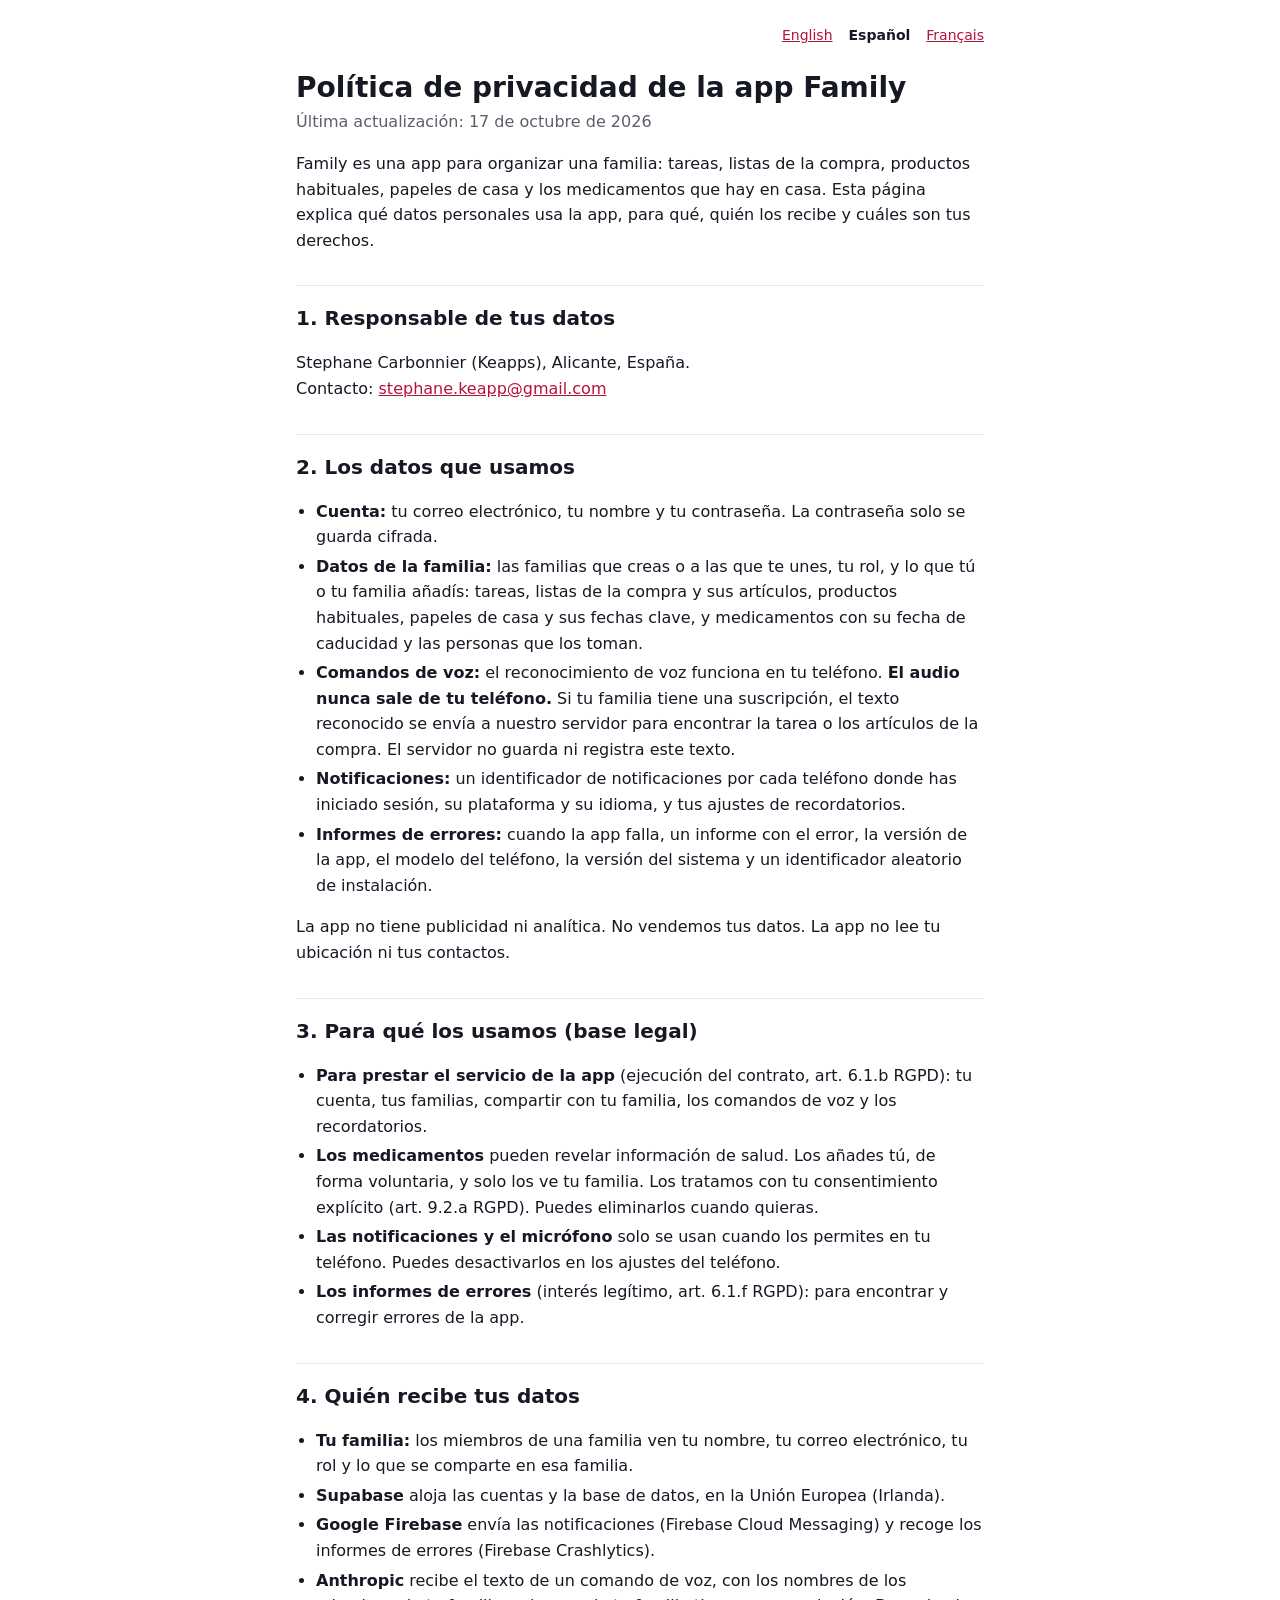
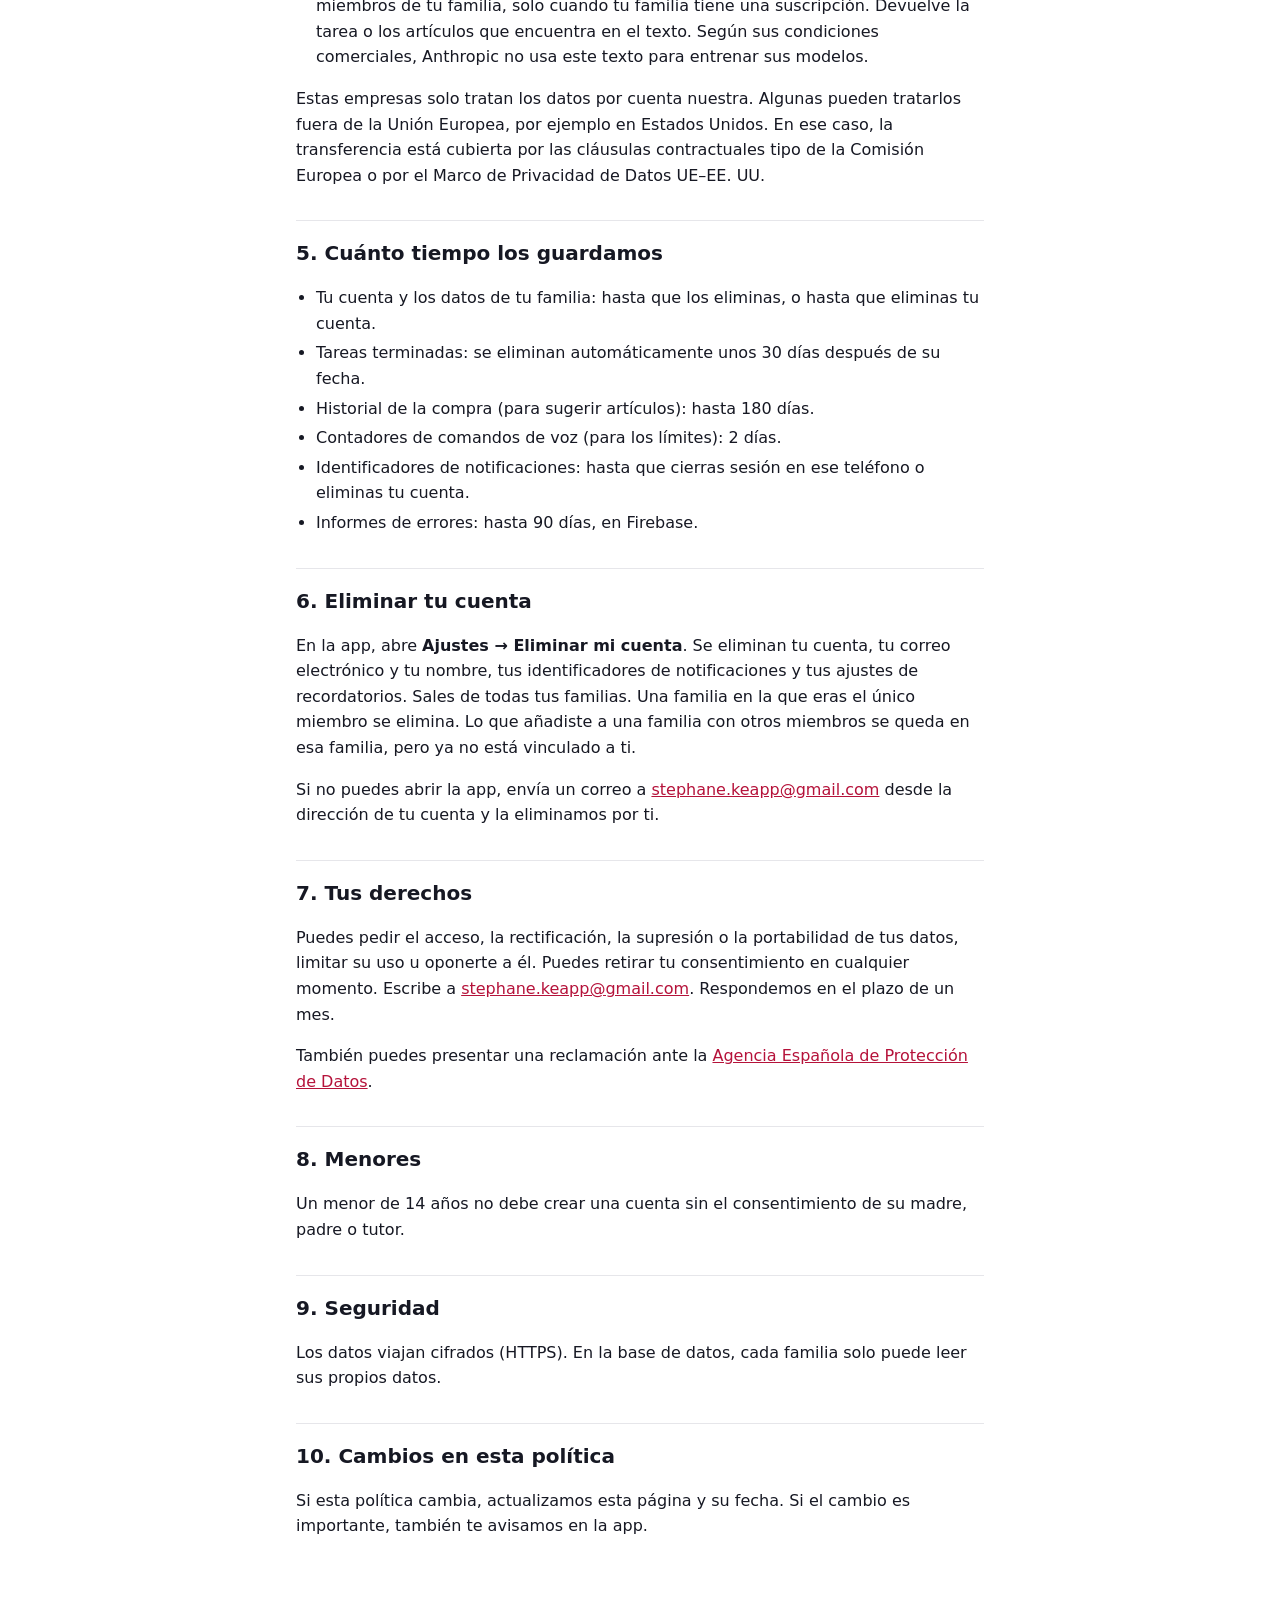
==== es/index.html @ e2297148 "docs: privacy policy of the Family app (en, es, fr) Co-Authored-By: Claude Opus 5.5 <noreply@anthrop" ====
<!doctype html>
<html lang="es">
<head>
  <meta charset="utf-8">
  <meta name="viewport" content="width=device-width, initial-scale=1">
  <title>Family – Política de privacidad</title>
  <link rel="stylesheet" href="../style.css">
</head>
<body>
<main>
  <nav class="lang" aria-label="Idioma">
    <a href="../" hreflang="en">English</a>
    <a href="./" aria-current="page">Español</a>
    <a href="../fr/" hreflang="fr">Français</a>
  </nav>

  <h1>Política de privacidad de la app Family</h1>
  <p class="updated">Última actualización: 17 de octubre de 2026</p>

  <p>Family es una app para organizar una familia: tareas, listas de la compra, productos habituales, papeles de casa y los medicamentos que hay en casa. Esta página explica qué datos personales usa la app, para qué, quién los recibe y cuáles son tus derechos.</p>

  <h2>1. Responsable de tus datos</h2>
  <p>Stephane Carbonnier (Keapps), Alicante, España.<br>
  Contacto: <a href="mailto:stephane.keapp@gmail.com">stephane.keapp@gmail.com</a></p>

  <h2>2. Los datos que usamos</h2>
  <ul>
    <li><strong>Cuenta:</strong> tu correo electrónico, tu nombre y tu contraseña. La contraseña solo se guarda cifrada.</li>
    <li><strong>Datos de la familia:</strong> las familias que creas o a las que te unes, tu rol, y lo que tú o tu familia añadís: tareas, listas de la compra y sus artículos, productos habituales, papeles de casa y sus fechas clave, y medicamentos con su fecha de caducidad y las personas que los toman.</li>
    <li><strong>Comandos de voz:</strong> el reconocimiento de voz funciona en tu teléfono. <strong>El audio nunca sale de tu teléfono.</strong> Si tu familia tiene una suscripción, el texto reconocido se envía a nuestro servidor para encontrar la tarea o los artículos de la compra. El servidor no guarda ni registra este texto.</li>
    <li><strong>Notificaciones:</strong> un identificador de notificaciones por cada teléfono donde has iniciado sesión, su plataforma y su idioma, y tus ajustes de recordatorios.</li>
    <li><strong>Informes de errores:</strong> cuando la app falla, un informe con el error, la versión de la app, el modelo del teléfono, la versión del sistema y un identificador aleatorio de instalación.</li>
  </ul>
  <p>La app no tiene publicidad ni analítica. No vendemos tus datos. La app no lee tu ubicación ni tus contactos.</p>

  <h2>3. Para qué los usamos (base legal)</h2>
  <ul>
    <li><strong>Para prestar el servicio de la app</strong> (ejecución del contrato, art. 6.1.b RGPD): tu cuenta, tus familias, compartir con tu familia, los comandos de voz y los recordatorios.</li>
    <li><strong>Los medicamentos</strong> pueden revelar información de salud. Los añades tú, de forma voluntaria, y solo los ve tu familia. Los tratamos con tu consentimiento explícito (art. 9.2.a RGPD). Puedes eliminarlos cuando quieras.</li>
    <li><strong>Las notificaciones y el micrófono</strong> solo se usan cuando los permites en tu teléfono. Puedes desactivarlos en los ajustes del teléfono.</li>
    <li><strong>Los informes de errores</strong> (interés legítimo, art. 6.1.f RGPD): para encontrar y corregir errores de la app.</li>
  </ul>

  <h2>4. Quién recibe tus datos</h2>
  <ul>
    <li><strong>Tu familia:</strong> los miembros de una familia ven tu nombre, tu correo electrónico, tu rol y lo que se comparte en esa familia.</li>
    <li><strong>Supabase</strong> aloja las cuentas y la base de datos, en la Unión Europea (Irlanda).</li>
    <li><strong>Google Firebase</strong> envía las notificaciones (Firebase Cloud Messaging) y recoge los informes de errores (Firebase Crashlytics).</li>
    <li><strong>Anthropic</strong> recibe el texto de un comando de voz, con los nombres de los miembros de tu familia, solo cuando tu familia tiene una suscripción. Devuelve la tarea o los artículos que encuentra en el texto. Según sus condiciones comerciales, Anthropic no usa este texto para entrenar sus modelos.</li>
  </ul>
  <p>Estas empresas solo tratan los datos por cuenta nuestra. Algunas pueden tratarlos fuera de la Unión Europea, por ejemplo en Estados Unidos. En ese caso, la transferencia está cubierta por las cláusulas contractuales tipo de la Comisión Europea o por el Marco de Privacidad de Datos UE–EE. UU.</p>

  <h2>5. Cuánto tiempo los guardamos</h2>
  <ul>
    <li>Tu cuenta y los datos de tu familia: hasta que los eliminas, o hasta que eliminas tu cuenta.</li>
    <li>Tareas terminadas: se eliminan automáticamente unos 30 días después de su fecha.</li>
    <li>Historial de la compra (para sugerir artículos): hasta 180 días.</li>
    <li>Contadores de comandos de voz (para los límites): 2 días.</li>
    <li>Identificadores de notificaciones: hasta que cierras sesión en ese teléfono o eliminas tu cuenta.</li>
    <li>Informes de errores: hasta 90 días, en Firebase.</li>
  </ul>

  <h2>6. Eliminar tu cuenta</h2>
  <p>En la app, abre <strong>Ajustes → Eliminar mi cuenta</strong>. Se eliminan tu cuenta, tu correo electrónico y tu nombre, tus identificadores de notificaciones y tus ajustes de recordatorios. Sales de todas tus familias. Una familia en la que eras el único miembro se elimina. Lo que añadiste a una familia con otros miembros se queda en esa familia, pero ya no está vinculado a ti.</p>
  <p>Si no puedes abrir la app, envía un correo a <a href="mailto:stephane.keapp@gmail.com">stephane.keapp@gmail.com</a> desde la dirección de tu cuenta y la eliminamos por ti.</p>

  <h2>7. Tus derechos</h2>
  <p>Puedes pedir el acceso, la rectificación, la supresión o la portabilidad de tus datos, limitar su uso u oponerte a él. Puedes retirar tu consentimiento en cualquier momento. Escribe a <a href="mailto:stephane.keapp@gmail.com">stephane.keapp@gmail.com</a>. Respondemos en el plazo de un mes.</p>
  <p>También puedes presentar una reclamación ante la <a href="https://www.aepd.es">Agencia Española de Protección de Datos</a>.</p>

  <h2>8. Menores</h2>
  <p>Un menor de 14 años no debe crear una cuenta sin el consentimiento de su madre, padre o tutor.</p>

  <h2>9. Seguridad</h2>
  <p>Los datos viajan cifrados (HTTPS). En la base de datos, cada familia solo puede leer sus propios datos.</p>

  <h2>10. Cambios en esta política</h2>
  <p>Si esta política cambia, actualizamos esta página y su fecha. Si el cambio es importante, también te avisamos en la app.</p>
</main>
</body>
</html>
---- style.css ----
:root {
  --bg: #ffffff;
  --text: #161823;
  --muted: #5c5f6b;
  --accent: #b5123a;
  --rule: #e6e6ea;
  color-scheme: light dark;
}

@media (prefers-color-scheme: dark) {
  :root {
    --bg: #121212;
    --text: #f1f1f2;
    --muted: #a8aab3;
    --accent: #ff7a98;
    --rule: #2c2c30;
  }
}

* { box-sizing: border-box; }

body {
  margin: 0;
  background: var(--bg);
  color: var(--text);
  font: 16px/1.6 system-ui, -apple-system, "Segoe UI", Roboto, sans-serif;
}

main {
  max-width: 720px;
  margin: 0 auto;
  padding: 24px 16px 64px;
}

nav.lang {
  display: flex;
  gap: 16px;
  justify-content: flex-end;
  font-size: 14px;
}

nav.lang a[aria-current="page"] {
  font-weight: 700;
  color: var(--text);
  text-decoration: none;
}

h1 { font-size: 28px; line-height: 1.25; margin: 24px 0 4px; }
h2 { font-size: 20px; margin: 32px 0 8px; padding-top: 16px; border-top: 1px solid var(--rule); }
p.updated { color: var(--muted); margin-top: 0; }
a { color: var(--accent); }
ul { padding-left: 20px; }
li { margin: 4px 0; }
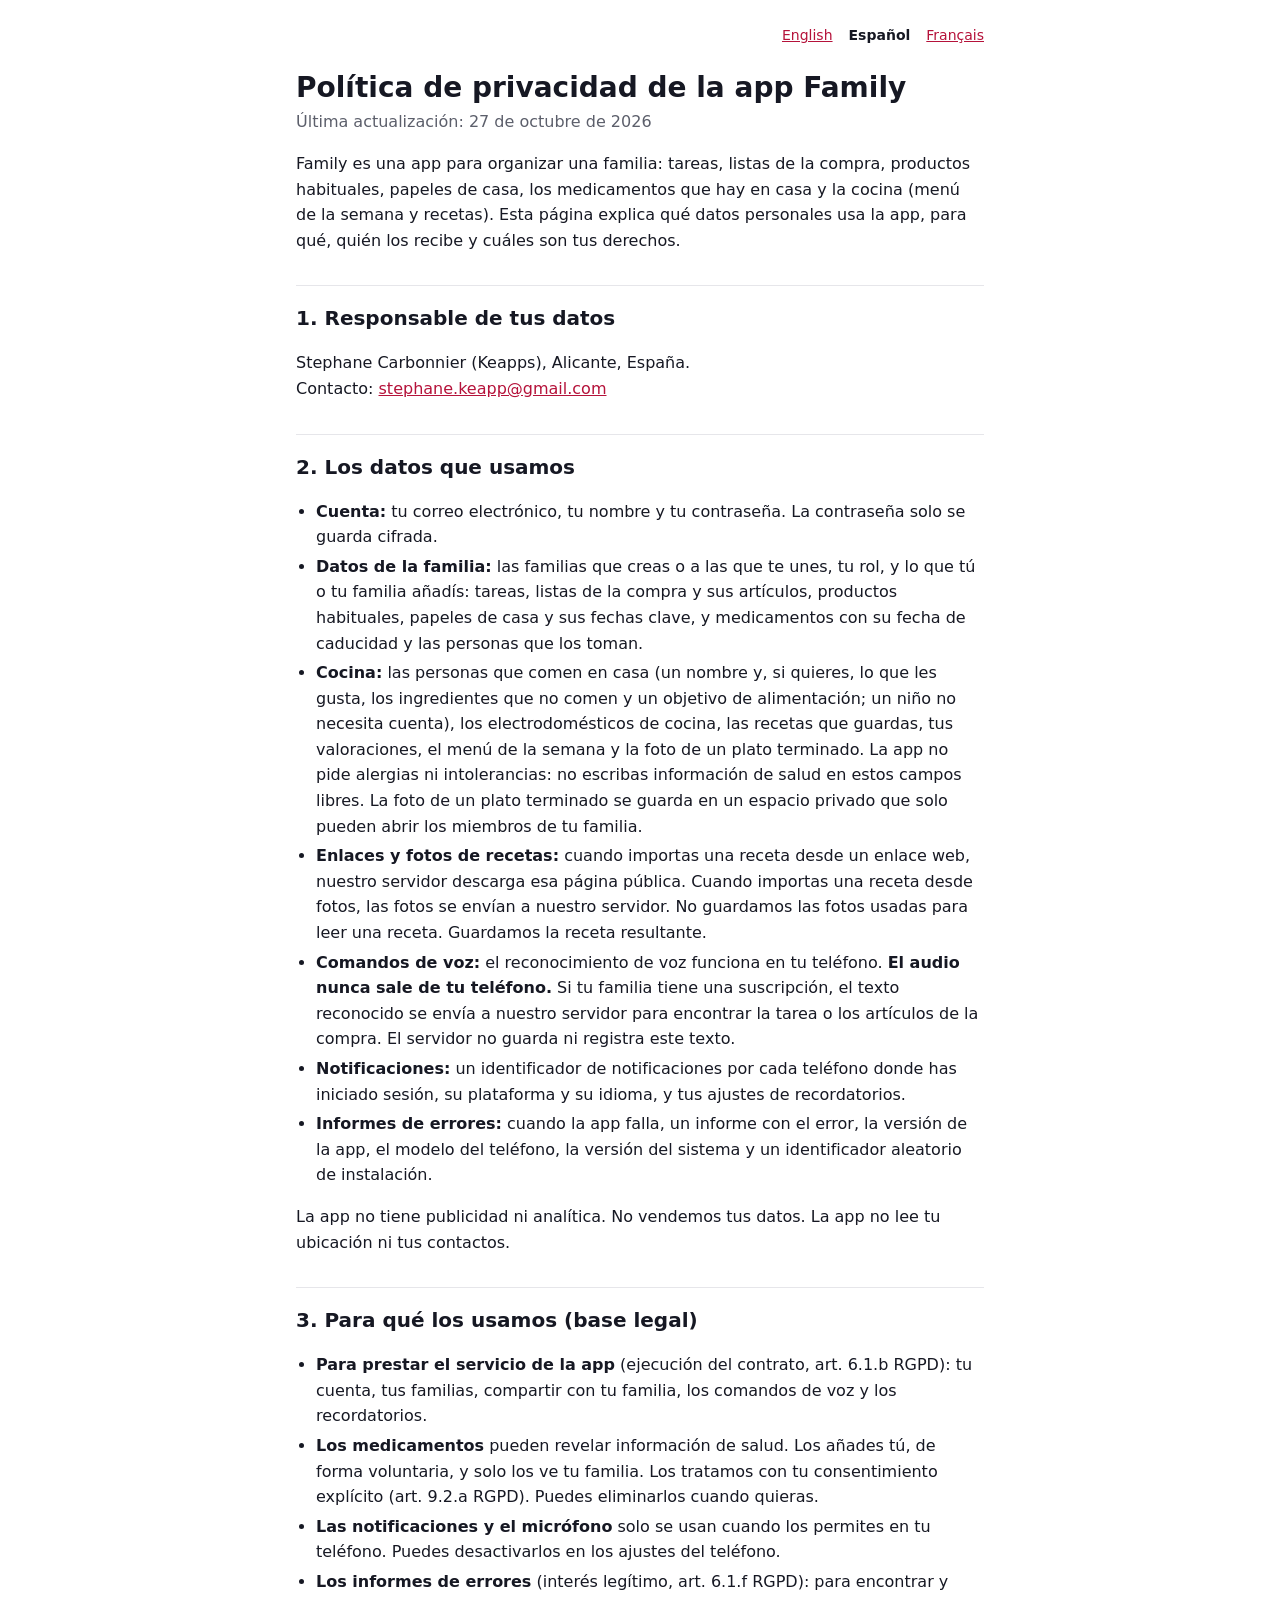
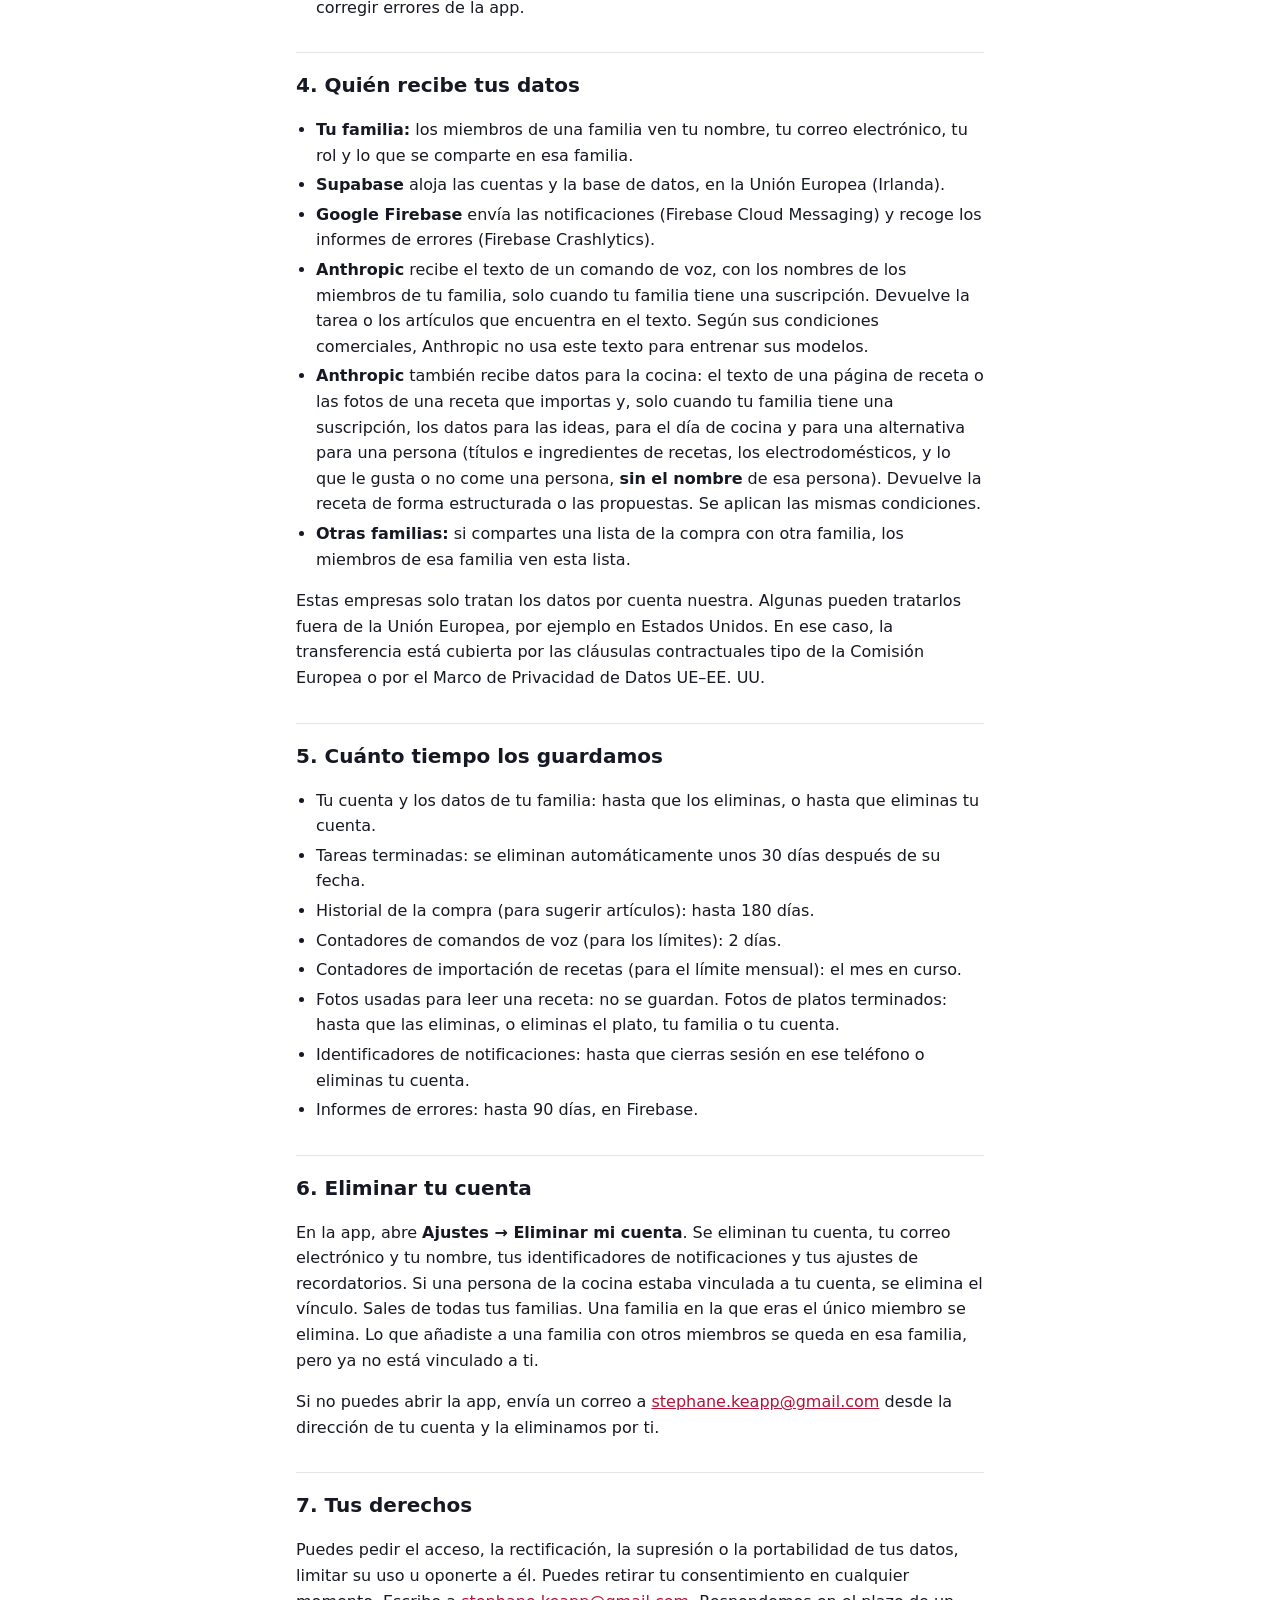
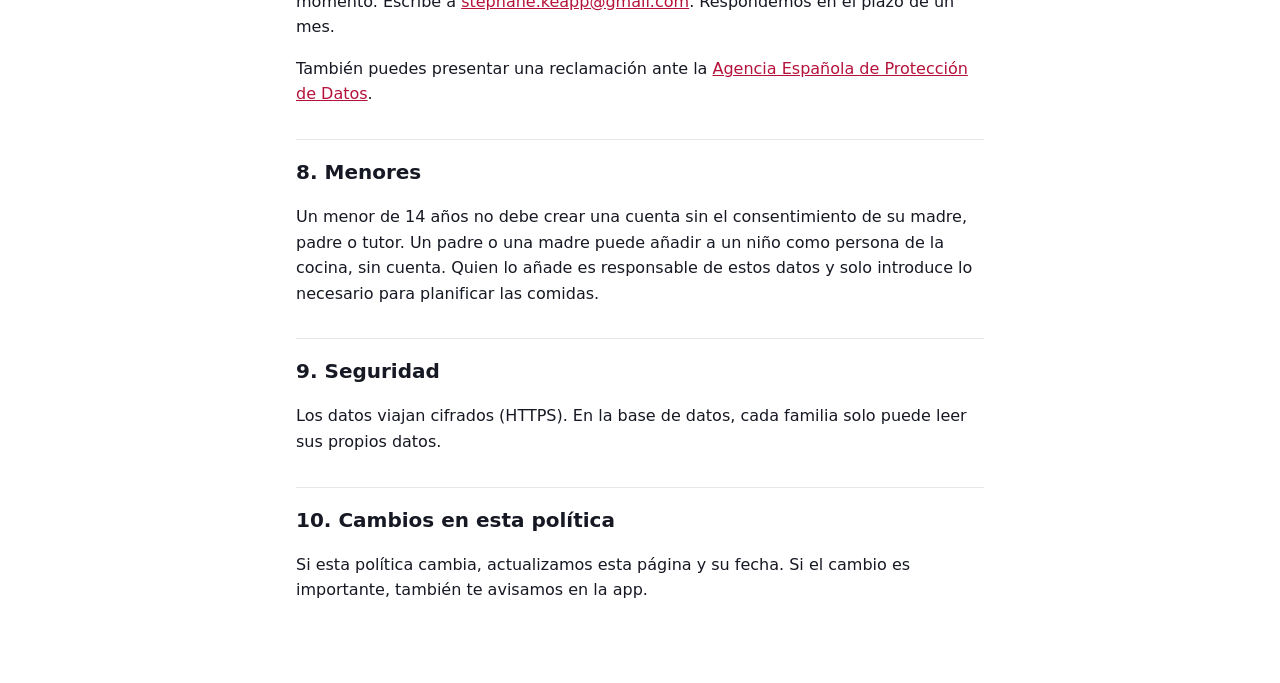
==== commit 4aaedee4: "docs: privacy policy covers the Kitchen module (diners, recipes, photos, Anthropic) Co-Authored-By: " ====
--- a/es/index.html
+++ b/es/index.html
@@ -15,9 +15,9 @@
   </nav>
 
   <h1>Política de privacidad de la app Family</h1>
-  <p class="updated">Última actualización: 17 de octubre de 2026</p>
+  <p class="updated">Última actualización: 27 de octubre de 2026</p>
 
-  <p>Family es una app para organizar una familia: tareas, listas de la compra, productos habituales, papeles de casa y los medicamentos que hay en casa. Esta página explica qué datos personales usa la app, para qué, quién los recibe y cuáles son tus derechos.</p>
+  <p>Family es una app para organizar una familia: tareas, listas de la compra, productos habituales, papeles de casa, los medicamentos que hay en casa y la cocina (menú de la semana y recetas). Esta página explica qué datos personales usa la app, para qué, quién los recibe y cuáles son tus derechos.</p>
 
   <h2>1. Responsable de tus datos</h2>
   <p>Stephane Carbonnier (Keapps), Alicante, España.<br>
@@ -27,6 +27,8 @@
   <ul>
     <li><strong>Cuenta:</strong> tu correo electrónico, tu nombre y tu contraseña. La contraseña solo se guarda cifrada.</li>
     <li><strong>Datos de la familia:</strong> las familias que creas o a las que te unes, tu rol, y lo que tú o tu familia añadís: tareas, listas de la compra y sus artículos, productos habituales, papeles de casa y sus fechas clave, y medicamentos con su fecha de caducidad y las personas que los toman.</li>
+    <li><strong>Cocina:</strong> las personas que comen en casa (un nombre y, si quieres, lo que les gusta, los ingredientes que no comen y un objetivo de alimentación; un niño no necesita cuenta), los electrodomésticos de cocina, las recetas que guardas, tus valoraciones, el menú de la semana y la foto de un plato terminado. La app no pide alergias ni intolerancias: no escribas información de salud en estos campos libres. La foto de un plato terminado se guarda en un espacio privado que solo pueden abrir los miembros de tu familia.</li>
+    <li><strong>Enlaces y fotos de recetas:</strong> cuando importas una receta desde un enlace web, nuestro servidor descarga esa página pública. Cuando importas una receta desde fotos, las fotos se envían a nuestro servidor. No guardamos las fotos usadas para leer una receta. Guardamos la receta resultante.</li>
     <li><strong>Comandos de voz:</strong> el reconocimiento de voz funciona en tu teléfono. <strong>El audio nunca sale de tu teléfono.</strong> Si tu familia tiene una suscripción, el texto reconocido se envía a nuestro servidor para encontrar la tarea o los artículos de la compra. El servidor no guarda ni registra este texto.</li>
     <li><strong>Notificaciones:</strong> un identificador de notificaciones por cada teléfono donde has iniciado sesión, su plataforma y su idioma, y tus ajustes de recordatorios.</li>
     <li><strong>Informes de errores:</strong> cuando la app falla, un informe con el error, la versión de la app, el modelo del teléfono, la versión del sistema y un identificador aleatorio de instalación.</li>
@@ -47,6 +49,8 @@
     <li><strong>Supabase</strong> aloja las cuentas y la base de datos, en la Unión Europea (Irlanda).</li>
     <li><strong>Google Firebase</strong> envía las notificaciones (Firebase Cloud Messaging) y recoge los informes de errores (Firebase Crashlytics).</li>
     <li><strong>Anthropic</strong> recibe el texto de un comando de voz, con los nombres de los miembros de tu familia, solo cuando tu familia tiene una suscripción. Devuelve la tarea o los artículos que encuentra en el texto. Según sus condiciones comerciales, Anthropic no usa este texto para entrenar sus modelos.</li>
+    <li><strong>Anthropic</strong> también recibe datos para la cocina: el texto de una página de receta o las fotos de una receta que importas y, solo cuando tu familia tiene una suscripción, los datos para las ideas, para el día de cocina y para una alternativa para una persona (títulos e ingredientes de recetas, los electrodomésticos, y lo que le gusta o no come una persona, <strong>sin el nombre</strong> de esa persona). Devuelve la receta de forma estructurada o las propuestas. Se aplican las mismas condiciones.</li>
+    <li><strong>Otras familias:</strong> si compartes una lista de la compra con otra familia, los miembros de esa familia ven esta lista.</li>
   </ul>
   <p>Estas empresas solo tratan los datos por cuenta nuestra. Algunas pueden tratarlos fuera de la Unión Europea, por ejemplo en Estados Unidos. En ese caso, la transferencia está cubierta por las cláusulas contractuales tipo de la Comisión Europea o por el Marco de Privacidad de Datos UE–EE. UU.</p>
 
@@ -56,12 +60,14 @@
     <li>Tareas terminadas: se eliminan automáticamente unos 30 días después de su fecha.</li>
     <li>Historial de la compra (para sugerir artículos): hasta 180 días.</li>
     <li>Contadores de comandos de voz (para los límites): 2 días.</li>
+    <li>Contadores de importación de recetas (para el límite mensual): el mes en curso.</li>
+    <li>Fotos usadas para leer una receta: no se guardan. Fotos de platos terminados: hasta que las eliminas, o eliminas el plato, tu familia o tu cuenta.</li>
     <li>Identificadores de notificaciones: hasta que cierras sesión en ese teléfono o eliminas tu cuenta.</li>
     <li>Informes de errores: hasta 90 días, en Firebase.</li>
   </ul>
 
   <h2>6. Eliminar tu cuenta</h2>
-  <p>En la app, abre <strong>Ajustes → Eliminar mi cuenta</strong>. Se eliminan tu cuenta, tu correo electrónico y tu nombre, tus identificadores de notificaciones y tus ajustes de recordatorios. Sales de todas tus familias. Una familia en la que eras el único miembro se elimina. Lo que añadiste a una familia con otros miembros se queda en esa familia, pero ya no está vinculado a ti.</p>
+  <p>En la app, abre <strong>Ajustes → Eliminar mi cuenta</strong>. Se eliminan tu cuenta, tu correo electrónico y tu nombre, tus identificadores de notificaciones y tus ajustes de recordatorios. Si una persona de la cocina estaba vinculada a tu cuenta, se elimina el vínculo. Sales de todas tus familias. Una familia en la que eras el único miembro se elimina. Lo que añadiste a una familia con otros miembros se queda en esa familia, pero ya no está vinculado a ti.</p>
   <p>Si no puedes abrir la app, envía un correo a <a href="mailto:stephane.keapp@gmail.com">stephane.keapp@gmail.com</a> desde la dirección de tu cuenta y la eliminamos por ti.</p>
 
   <h2>7. Tus derechos</h2>
@@ -69,7 +75,7 @@
   <p>También puedes presentar una reclamación ante la <a href="https://www.aepd.es">Agencia Española de Protección de Datos</a>.</p>
 
   <h2>8. Menores</h2>
-  <p>Un menor de 14 años no debe crear una cuenta sin el consentimiento de su madre, padre o tutor.</p>
+  <p>Un menor de 14 años no debe crear una cuenta sin el consentimiento de su madre, padre o tutor. Un padre o una madre puede añadir a un niño como persona de la cocina, sin cuenta. Quien lo añade es responsable de estos datos y solo introduce lo necesario para planificar las comidas.</p>
 
   <h2>9. Seguridad</h2>
   <p>Los datos viajan cifrados (HTTPS). En la base de datos, cada familia solo puede leer sus propios datos.</p>
